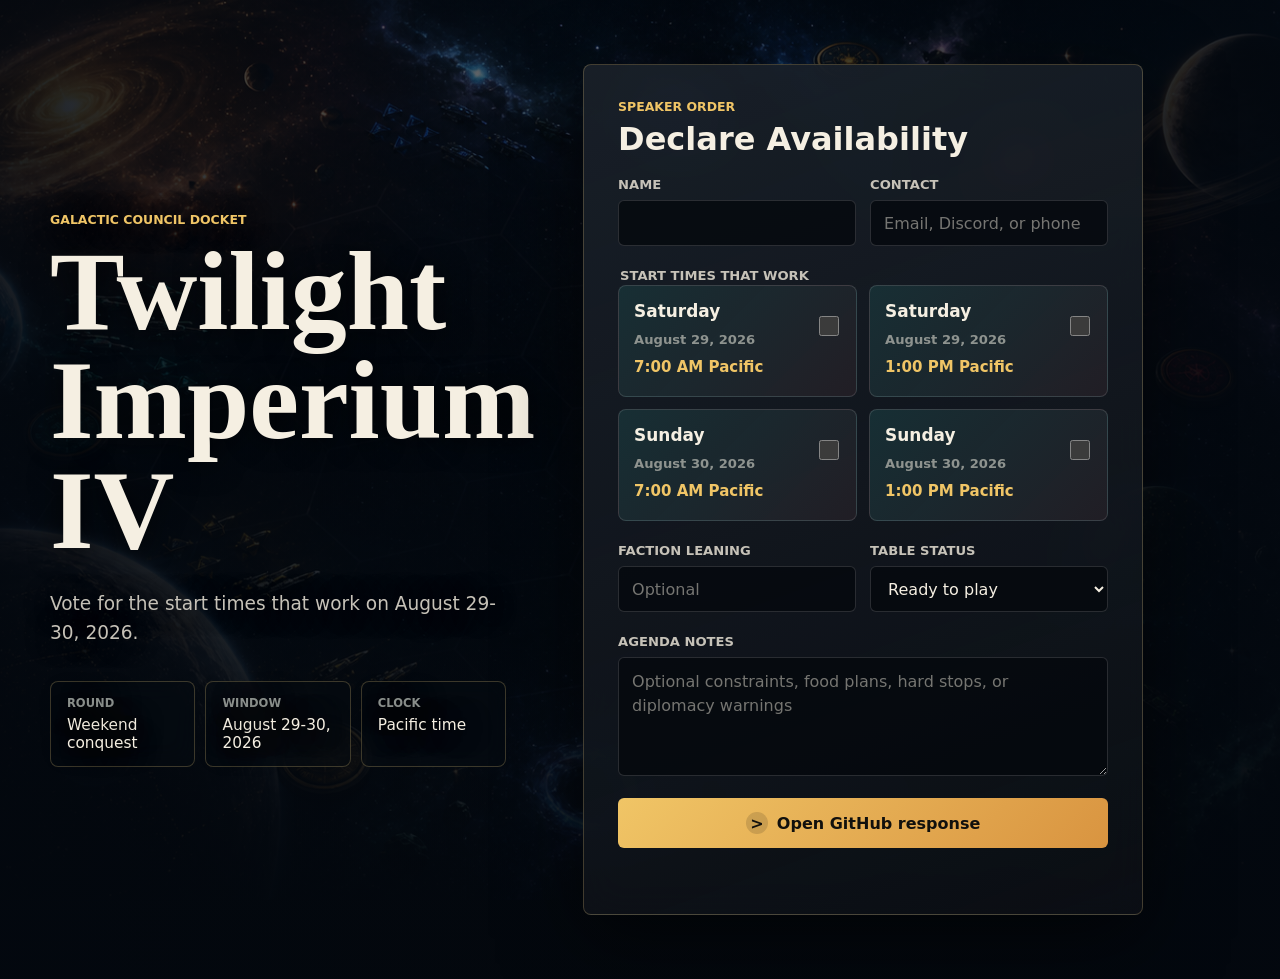
==== index.html @ 9986b4c2 "Create TI4 scheduling poll site" ====
<!doctype html>
<html lang="en">
  <head>
    <meta charset="utf-8">
    <meta name="viewport" content="width=device-width, initial-scale=1">
    <meta
      name="description"
      content="Twilight Imperium IV scheduling poll for August 29-30, 2026."
    >
    <title>TI4 Time Poll</title>
    <link rel="preload" as="image" href="assets/galactic-table.png">
    <link rel="stylesheet" href="styles.css">
  </head>
  <body>
    <main class="shell">
      <section class="brief" aria-labelledby="event-title">
        <p class="kicker">Galactic Council Docket</p>
        <h1 id="event-title">
          <span>Twilight</span>
          <span>Imperium IV</span>
        </h1>
        <p class="lede">Vote for the start times that work on August 29-30, 2026.</p>

        <dl class="event-facts" aria-label="Event details">
          <div>
            <dt>Round</dt>
            <dd>Weekend conquest</dd>
          </div>
          <div>
            <dt>Window</dt>
            <dd>August 29-30, 2026</dd>
          </div>
          <div>
            <dt>Clock</dt>
            <dd>Pacific time</dd>
          </div>
        </dl>
      </section>

      <section class="poll-panel" aria-labelledby="poll-title">
        <form id="availability-form" class="poll-form">
          <div class="form-heading">
            <p class="overline">Speaker Order</p>
            <h2 id="poll-title">Declare Availability</h2>
          </div>

          <div class="field-grid">
            <label>
              <span>Name</span>
              <input id="player-name" name="name" autocomplete="name" required>
            </label>

            <label>
              <span>Contact</span>
              <input
                id="player-contact"
                name="contact"
                autocomplete="email"
                placeholder="Email, Discord, or phone"
                required
              >
            </label>
          </div>

          <fieldset>
            <legend>Start times that work</legend>
            <div class="slot-grid">
              <label class="slot">
                <input
                  type="checkbox"
                  name="availability"
                  value="Saturday, August 29, 2026 at 7:00 AM Pacific"
                >
                <span>
                  <strong>Saturday</strong>
                  <small>August 29, 2026</small>
                  <em>7:00 AM Pacific</em>
                </span>
              </label>

              <label class="slot">
                <input
                  type="checkbox"
                  name="availability"
                  value="Saturday, August 29, 2026 at 1:00 PM Pacific"
                >
                <span>
                  <strong>Saturday</strong>
                  <small>August 29, 2026</small>
                  <em>1:00 PM Pacific</em>
                </span>
              </label>

              <label class="slot">
                <input
                  type="checkbox"
                  name="availability"
                  value="Sunday, August 30, 2026 at 7:00 AM Pacific"
                >
                <span>
                  <strong>Sunday</strong>
                  <small>August 30, 2026</small>
                  <em>7:00 AM Pacific</em>
                </span>
              </label>

              <label class="slot">
                <input
                  type="checkbox"
                  name="availability"
                  value="Sunday, August 30, 2026 at 1:00 PM Pacific"
                >
                <span>
                  <strong>Sunday</strong>
                  <small>August 30, 2026</small>
                  <em>1:00 PM Pacific</em>
                </span>
              </label>
            </div>
          </fieldset>

          <div class="field-grid">
            <label>
              <span>Faction leaning</span>
              <input id="faction" name="faction" placeholder="Optional">
            </label>

            <label>
              <span>Table status</span>
              <select id="table-status" name="tableStatus">
                <option value="Ready to play">Ready to play</option>
                <option value="Rules refresher helpful">Rules refresher helpful</option>
                <option value="Can teach newer players">Can teach newer players</option>
              </select>
            </label>
          </div>

          <label>
            <span>Agenda notes</span>
            <textarea
              id="notes"
              name="notes"
              rows="4"
              placeholder="Optional constraints, food plans, hard stops, or diplomacy warnings"
            ></textarea>
          </label>

          <input type="hidden" name="_subject" value="TI4 availability poll response">

          <div class="actions">
            <button id="submit-button" class="submit-button" type="submit">
              <span id="submit-icon" aria-hidden="true">></span>
              <span id="submit-label">Send response</span>
            </button>
            <p id="form-status" class="status" role="status" aria-live="polite"></p>
          </div>
        </form>
      </section>
    </main>

    <script src="script.js"></script>
  </body>
</html>
---- styles.css ----
:root {
  color-scheme: dark;
  --ink: #f5efe2;
  --muted: #c6c2b8;
  --dim: #8e938f;
  --panel: rgba(12, 16, 22, 0.84);
  --panel-strong: rgba(18, 25, 34, 0.94);
  --line: rgba(239, 205, 130, 0.24);
  --gold: #f0c566;
  --teal: #41c7b4;
  --red: #db5f54;
  --shadow: 0 24px 80px rgba(0, 0, 0, 0.54);
  font-family:
    Inter, ui-sans-serif, system-ui, -apple-system, BlinkMacSystemFont, "Segoe UI",
    sans-serif;
}

* {
  box-sizing: border-box;
}

body {
  min-height: 100vh;
  margin: 0;
  background:
    linear-gradient(90deg, rgba(3, 8, 15, 0.86), rgba(4, 10, 18, 0.42) 48%, rgba(3, 8, 15, 0.88)),
    linear-gradient(180deg, rgba(4, 8, 13, 0.18), rgba(2, 5, 9, 0.9)),
    url("assets/galactic-table.png") center / cover fixed,
    #06090d;
  color: var(--ink);
  overflow-x: hidden;
}

button,
input,
select,
textarea {
  font: inherit;
}

.shell {
  display: grid;
  grid-template-columns: minmax(260px, 0.84fr) minmax(320px, 560px);
  gap: clamp(24px, 6vw, 82px);
  align-items: center;
  width: min(1180px, calc(100% - 32px));
  min-height: 100vh;
  margin: 0 auto;
  padding: clamp(28px, 5vw, 64px) 0;
}

.brief {
  width: 100%;
  min-width: 0;
  max-width: 620px;
  text-shadow: 0 2px 28px rgba(0, 0, 0, 0.72);
}

.kicker,
.overline {
  margin: 0 0 10px;
  color: var(--gold);
  font-size: 0.78rem;
  font-weight: 800;
  letter-spacing: 0;
  text-transform: uppercase;
}

h1,
h2 {
  margin: 0;
  line-height: 0.98;
  letter-spacing: 0;
}

h1 {
  max-width: 11ch;
  font-family: Georgia, "Times New Roman", serif;
  font-size: 7rem;
  font-weight: 800;
}

h1 span {
  display: block;
}

.lede {
  width: 100%;
  max-width: 560px;
  margin: 24px 0 0;
  color: var(--muted);
  font-size: 1.16rem;
  line-height: 1.55;
  overflow-wrap: break-word;
}

.event-facts {
  display: grid;
  grid-template-columns: repeat(3, minmax(0, 1fr));
  gap: 10px;
  margin: 34px 0 0;
}

.event-facts div {
  min-width: 0;
  padding: 14px 16px;
  border: 1px solid var(--line);
  border-radius: 8px;
  background: rgba(6, 12, 19, 0.52);
  backdrop-filter: blur(12px);
}

.event-facts dt {
  color: var(--dim);
  font-size: 0.72rem;
  font-weight: 800;
  text-transform: uppercase;
}

.event-facts dd {
  margin: 6px 0 0;
  color: var(--ink);
  font-size: 0.96rem;
}

.poll-panel {
  justify-self: end;
  width: 100%;
  min-width: 0;
  max-width: 560px;
  border: 1px solid var(--line);
  border-radius: 8px;
  background:
    linear-gradient(160deg, rgba(35, 45, 55, 0.55), rgba(10, 13, 18, 0.12)),
    var(--panel);
  box-shadow: var(--shadow);
  backdrop-filter: blur(18px);
}

.poll-form {
  display: grid;
  gap: 22px;
  padding: clamp(22px, 4vw, 34px);
}

.form-heading h2 {
  font-size: 2rem;
}

.field-grid {
  display: grid;
  grid-template-columns: repeat(2, minmax(0, 1fr));
  gap: 14px;
}

label,
fieldset {
  display: grid;
  gap: 8px;
  min-width: 0;
}

fieldset {
  margin: 0;
  padding: 0;
  border: 0;
}

label span,
legend {
  color: var(--muted);
  font-size: 0.82rem;
  font-weight: 800;
  text-transform: uppercase;
}

input,
select,
textarea {
  width: 100%;
  min-width: 0;
  border: 1px solid rgba(255, 255, 255, 0.14);
  border-radius: 6px;
  background: rgba(4, 8, 13, 0.78);
  color: var(--ink);
  outline: 0;
}

input,
select {
  min-height: 46px;
  padding: 0 13px;
}

textarea {
  resize: vertical;
  min-height: 104px;
  padding: 12px 13px;
  line-height: 1.45;
}

input::placeholder,
textarea::placeholder {
  color: rgba(198, 194, 184, 0.58);
}

input:focus,
select:focus,
textarea:focus {
  border-color: var(--teal);
  box-shadow: 0 0 0 3px rgba(65, 199, 180, 0.18);
}

.slot-grid {
  display: grid;
  grid-template-columns: repeat(2, minmax(0, 1fr));
  gap: 12px;
  margin-top: 2px;
}

.slot {
  position: relative;
  min-height: 112px;
  padding: 15px;
  border: 1px solid rgba(255, 255, 255, 0.13);
  border-radius: 8px;
  background:
    linear-gradient(135deg, rgba(65, 199, 180, 0.13), rgba(219, 95, 84, 0.08)),
    var(--panel-strong);
  cursor: pointer;
}

.slot input {
  position: absolute;
  inset: 14px 14px auto auto;
  width: 20px;
  height: 20px;
  accent-color: var(--gold);
}

.slot span {
  display: grid;
  gap: 6px;
  width: calc(100% - 32px);
  color: var(--ink);
  text-transform: none;
}

.slot strong {
  font-size: 1.06rem;
  letter-spacing: 0;
}

.slot small {
  color: var(--dim);
  font-size: 0.82rem;
}

.slot em {
  color: var(--gold);
  font-size: 0.94rem;
  font-style: normal;
  font-weight: 800;
}

.slot:has(input:checked) {
  border-color: rgba(240, 197, 102, 0.72);
  box-shadow:
    inset 0 0 0 1px rgba(240, 197, 102, 0.14),
    0 12px 36px rgba(240, 197, 102, 0.12);
}

.actions {
  display: grid;
  gap: 10px;
}

.submit-button {
  display: inline-flex;
  align-items: center;
  justify-content: center;
  width: 100%;
  min-height: 50px;
  border: 0;
  border-radius: 6px;
  background: linear-gradient(135deg, var(--gold), #d99440);
  color: #11100d;
  font-weight: 900;
  cursor: pointer;
}

.submit-button span:first-child {
  display: inline-grid;
  place-items: center;
  width: 22px;
  height: 22px;
  margin-right: 9px;
  border-radius: 999px;
  background: rgba(17, 16, 13, 0.14);
}

.submit-button:disabled {
  cursor: wait;
  opacity: 0.72;
}

.status {
  min-height: 22px;
  margin: 0;
  color: var(--muted);
  font-size: 0.92rem;
  line-height: 1.35;
}

.status[data-tone="success"] {
  color: #9ee3c6;
}

.status[data-tone="error"] {
  color: #ffb4ad;
}

@media (max-width: 1100px) {
  h1 {
    font-size: 5.8rem;
  }
}

@media (max-width: 900px) {
  body {
    background-attachment: scroll;
  }

  .shell {
    grid-template-columns: 1fr;
    align-items: start;
    min-height: auto;
  }

  .brief,
  .poll-panel {
    justify-self: stretch;
    max-width: 100%;
  }

  h1 {
    max-width: 100%;
    font-size: 4.8rem;
  }

  .lede {
    margin-top: 16px;
  }

  .event-facts {
    grid-template-columns: 1fr;
  }
}

@media (max-width: 560px) {
  .shell {
    width: min(calc(100% - 32px), 520px);
    padding: 18px 0 28px;
  }

  .poll-form {
    gap: 18px;
    padding: 18px;
  }

  h1 {
    font-size: 2.75rem;
  }

  .lede {
    font-size: 1rem;
  }

  .form-heading h2 {
    font-size: 1.65rem;
  }

  .field-grid,
  .slot-grid {
    grid-template-columns: 1fr;
  }
}
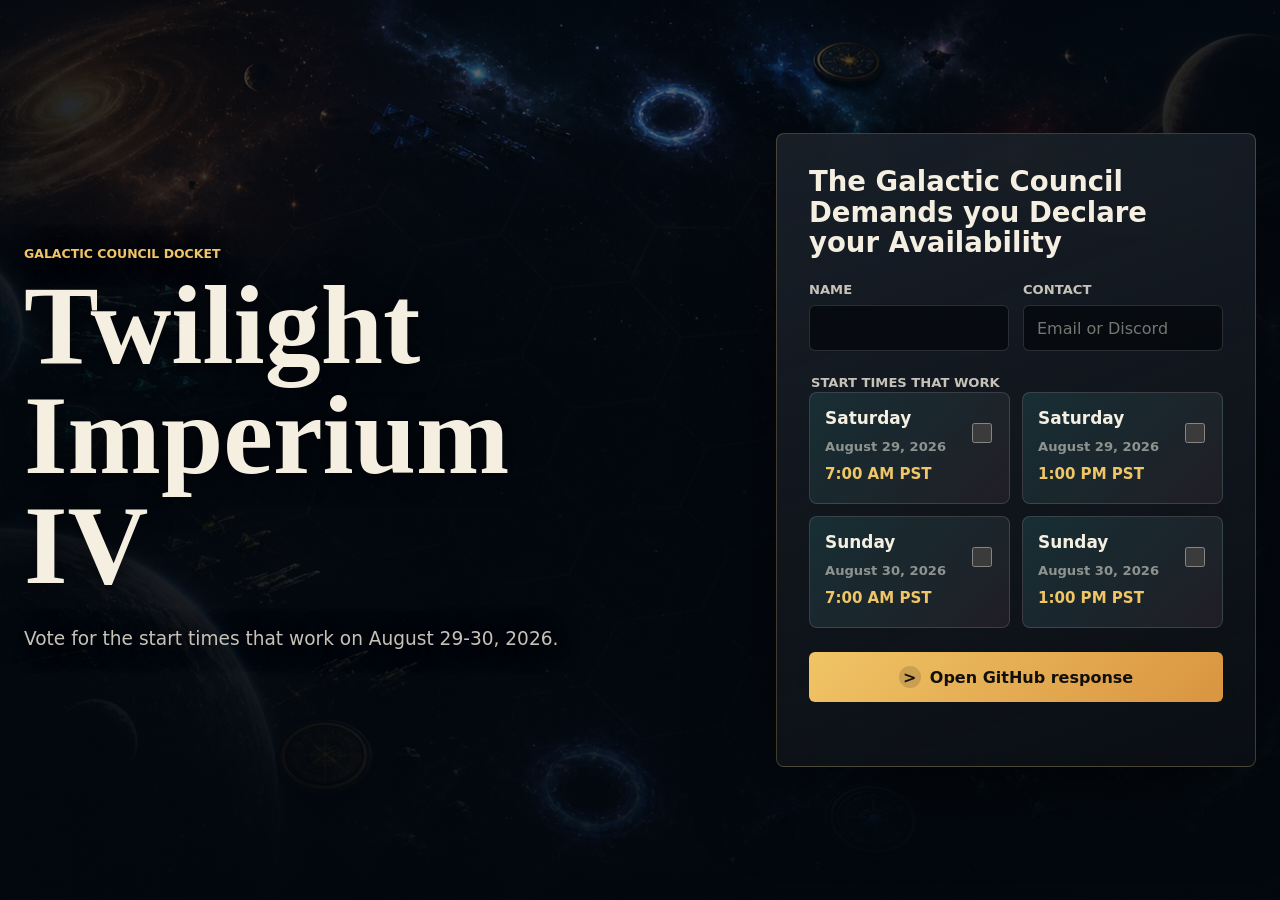
==== commit 1c36cafb: "Simplify poll form and improve desktop spacing" ====
--- a/index.html
+++ b/index.html
@@ -20,28 +20,12 @@
           <span>Imperium IV</span>
         </h1>
         <p class="lede">Vote for the start times that work on August 29-30, 2026.</p>
-
-        <dl class="event-facts" aria-label="Event details">
-          <div>
-            <dt>Round</dt>
-            <dd>Weekend conquest</dd>
-          </div>
-          <div>
-            <dt>Window</dt>
-            <dd>August 29-30, 2026</dd>
-          </div>
-          <div>
-            <dt>Clock</dt>
-            <dd>Pacific time</dd>
-          </div>
-        </dl>
       </section>
 
       <section class="poll-panel" aria-labelledby="poll-title">
         <form id="availability-form" class="poll-form">
           <div class="form-heading">
-            <p class="overline">Speaker Order</p>
-            <h2 id="poll-title">Declare Availability</h2>
+            <h2 id="poll-title">The Galactic Council Demands you Declare your Availability</h2>
           </div>
 
           <div class="field-grid">
@@ -56,7 +40,7 @@
                 id="player-contact"
                 name="contact"
                 autocomplete="email"
-                placeholder="Email, Discord, or phone"
+                placeholder="Email or Discord"
                 required
               >
             </label>
@@ -69,12 +53,12 @@
                 <input
                   type="checkbox"
                   name="availability"
-                  value="Saturday, August 29, 2026 at 7:00 AM Pacific"
+                  value="Saturday, August 29, 2026 at 7:00 AM PST"
                 >
                 <span>
                   <strong>Saturday</strong>
                   <small>August 29, 2026</small>
-                  <em>7:00 AM Pacific</em>
+                  <em>7:00 AM PST</em>
                 </span>
               </label>
 
@@ -82,12 +66,12 @@
                 <input
                   type="checkbox"
                   name="availability"
-                  value="Saturday, August 29, 2026 at 1:00 PM Pacific"
+                  value="Saturday, August 29, 2026 at 1:00 PM PST"
                 >
                 <span>
                   <strong>Saturday</strong>
                   <small>August 29, 2026</small>
-                  <em>1:00 PM Pacific</em>
+                  <em>1:00 PM PST</em>
                 </span>
               </label>
 
@@ -95,12 +79,12 @@
                 <input
                   type="checkbox"
                   name="availability"
-                  value="Sunday, August 30, 2026 at 7:00 AM Pacific"
+                  value="Sunday, August 30, 2026 at 7:00 AM PST"
                 >
                 <span>
                   <strong>Sunday</strong>
                   <small>August 30, 2026</small>
-                  <em>7:00 AM Pacific</em>
+                  <em>7:00 AM PST</em>
                 </span>
               </label>
 
@@ -108,42 +92,16 @@
                 <input
                   type="checkbox"
                   name="availability"
-                  value="Sunday, August 30, 2026 at 1:00 PM Pacific"
+                  value="Sunday, August 30, 2026 at 1:00 PM PST"
                 >
                 <span>
                   <strong>Sunday</strong>
                   <small>August 30, 2026</small>
-                  <em>1:00 PM Pacific</em>
+                  <em>1:00 PM PST</em>
                 </span>
               </label>
             </div>
           </fieldset>
-
-          <div class="field-grid">
-            <label>
-              <span>Faction leaning</span>
-              <input id="faction" name="faction" placeholder="Optional">
-            </label>
-
-            <label>
-              <span>Table status</span>
-              <select id="table-status" name="tableStatus">
-                <option value="Ready to play">Ready to play</option>
-                <option value="Rules refresher helpful">Rules refresher helpful</option>
-                <option value="Can teach newer players">Can teach newer players</option>
-              </select>
-            </label>
-          </div>
-
-          <label>
-            <span>Agenda notes</span>
-            <textarea
-              id="notes"
-              name="notes"
-              rows="4"
-              placeholder="Optional constraints, food plans, hard stops, or diplomacy warnings"
-            ></textarea>
-          </label>
 
           <input type="hidden" name="_subject" value="TI4 availability poll response">
 
--- a/styles.css
+++ b/styles.css
@@ -40,10 +40,10 @@
 
 .shell {
   display: grid;
-  grid-template-columns: minmax(260px, 0.84fr) minmax(320px, 560px);
-  gap: clamp(24px, 6vw, 82px);
+  grid-template-columns: minmax(520px, 1fr) minmax(320px, 480px);
+  gap: clamp(64px, 8vw, 128px);
   align-items: center;
-  width: min(1180px, calc(100% - 32px));
+  width: min(1320px, calc(100% - 48px));
   min-height: 100vh;
   margin: 0 auto;
   padding: clamp(28px, 5vw, 64px) 0;
@@ -52,7 +52,7 @@
 .brief {
   width: 100%;
   min-width: 0;
-  max-width: 620px;
+  max-width: 720px;
   text-shadow: 0 2px 28px rgba(0, 0, 0, 0.72);
 }
 
@@ -86,7 +86,7 @@
 
 .lede {
   width: 100%;
-  max-width: 560px;
+  max-width: 600px;
   margin: 24px 0 0;
   color: var(--muted);
   font-size: 1.16rem;
@@ -94,40 +94,11 @@
   overflow-wrap: break-word;
 }
 
-.event-facts {
-  display: grid;
-  grid-template-columns: repeat(3, minmax(0, 1fr));
-  gap: 10px;
-  margin: 34px 0 0;
-}
-
-.event-facts div {
-  min-width: 0;
-  padding: 14px 16px;
-  border: 1px solid var(--line);
-  border-radius: 8px;
-  background: rgba(6, 12, 19, 0.52);
-  backdrop-filter: blur(12px);
-}
-
-.event-facts dt {
-  color: var(--dim);
-  font-size: 0.72rem;
-  font-weight: 800;
-  text-transform: uppercase;
-}
-
-.event-facts dd {
-  margin: 6px 0 0;
-  color: var(--ink);
-  font-size: 0.96rem;
-}
-
 .poll-panel {
   justify-self: end;
   width: 100%;
   min-width: 0;
-  max-width: 560px;
+  max-width: 480px;
   border: 1px solid var(--line);
   border-radius: 8px;
   background:
@@ -139,12 +110,13 @@
 
 .poll-form {
   display: grid;
-  gap: 22px;
-  padding: clamp(22px, 4vw, 34px);
+  gap: 24px;
+  padding: 32px;
 }
 
 .form-heading h2 {
-  font-size: 2rem;
+  font-size: 1.72rem;
+  line-height: 1.12;
 }
 
 .field-grid {
@@ -320,9 +292,18 @@
   color: #ffb4ad;
 }
 
-@media (max-width: 1100px) {
+@media (max-width: 1200px) {
+  .shell {
+    grid-template-columns: minmax(430px, 1fr) minmax(300px, 430px);
+    gap: 56px;
+  }
+
   h1 {
-    font-size: 5.8rem;
+    font-size: 5.6rem;
+  }
+
+  .poll-panel {
+    max-width: 430px;
   }
 }
 
@@ -351,10 +332,6 @@
   .lede {
     margin-top: 16px;
   }
-
-  .event-facts {
-    grid-template-columns: 1fr;
-  }
 }
 
 @media (max-width: 560px) {
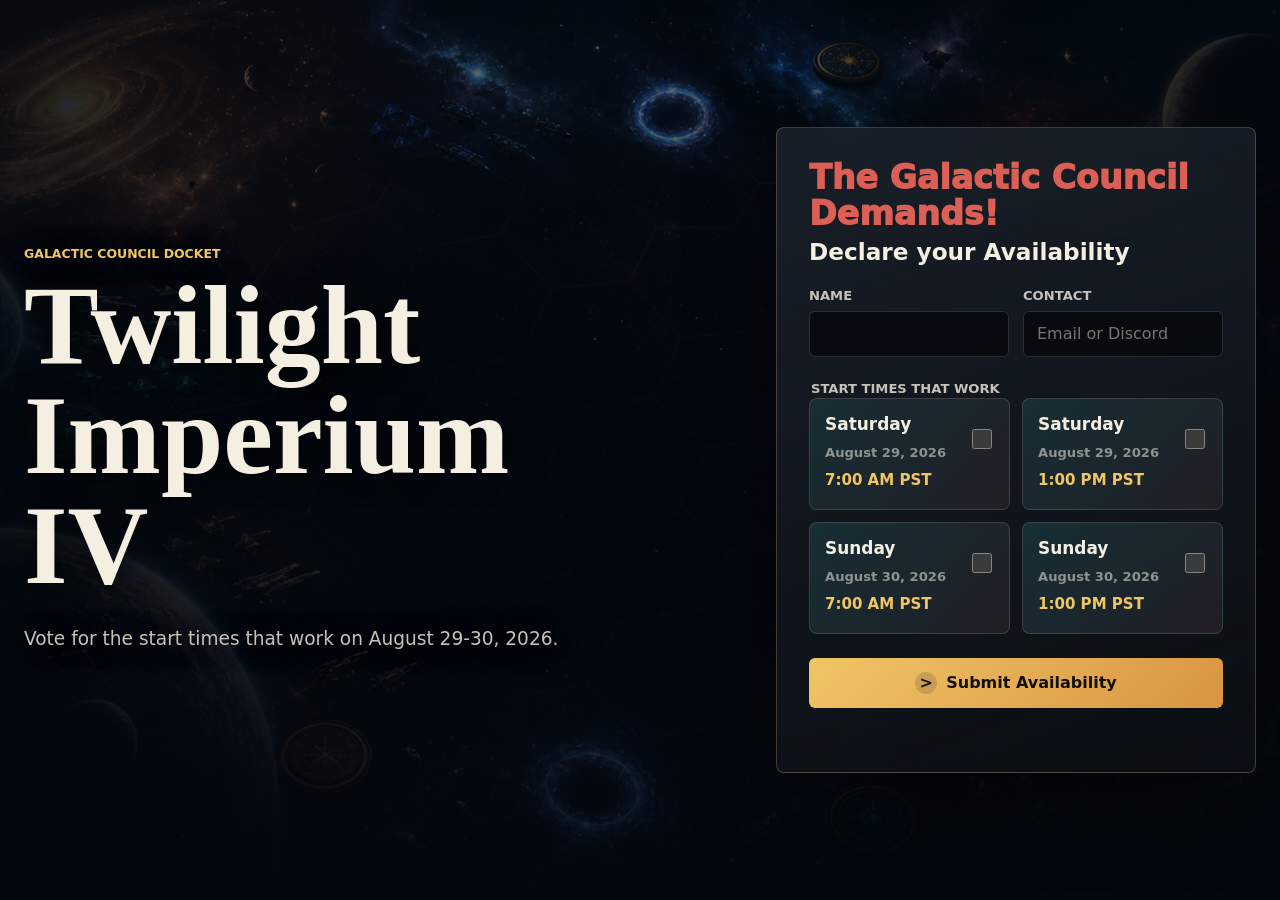
==== commit d1d0af65: "Split poll heading and add response console" ====
--- a/index.html
+++ b/index.html
@@ -25,7 +25,10 @@
       <section class="poll-panel" aria-labelledby="poll-title">
         <form id="availability-form" class="poll-form">
           <div class="form-heading">
-            <h2 id="poll-title">The Galactic Council Demands you Declare your Availability</h2>
+            <h2 id="poll-title">
+              <span class="council-call">The Galactic Council Demands!</span>
+              <span class="declaration-line">Declare your Availability</span>
+            </h2>
           </div>
 
           <div class="field-grid">
@@ -108,7 +111,7 @@
           <div class="actions">
             <button id="submit-button" class="submit-button" type="submit">
               <span id="submit-icon" aria-hidden="true">></span>
-              <span id="submit-label">Send response</span>
+              <span id="submit-label">Submit Availability</span>
             </button>
             <p id="form-status" class="status" role="status" aria-live="polite"></p>
           </div>
--- a/styles.css
+++ b/styles.css
@@ -115,8 +115,21 @@
 }
 
 .form-heading h2 {
-  font-size: 1.72rem;
-  line-height: 1.12;
+  display: grid;
+  gap: 7px;
+  line-height: 1.08;
+}
+
+.council-call {
+  color: var(--red);
+  font-size: 2.08rem;
+  font-weight: 950;
+}
+
+.declaration-line {
+  color: var(--ink);
+  font-size: 1.45rem;
+  font-weight: 850;
 }
 
 .field-grid {
@@ -354,7 +367,15 @@
   }
 
   .form-heading h2 {
-    font-size: 1.65rem;
+    gap: 6px;
+  }
+
+  .council-call {
+    font-size: 1.82rem;
+  }
+
+  .declaration-line {
+    font-size: 1.28rem;
   }
 
   .field-grid,
@@ -362,3 +383,68 @@
     grid-template-columns: 1fr;
   }
 }
+
+.admin-shell {
+  display: grid;
+  place-items: center;
+  width: min(100% - 32px, 760px);
+  min-height: 100vh;
+  margin: 0 auto;
+  padding: 32px 0;
+}
+
+.admin-panel {
+  width: 100%;
+  border: 1px solid var(--line);
+  border-radius: 8px;
+  background:
+    linear-gradient(160deg, rgba(35, 45, 55, 0.55), rgba(10, 13, 18, 0.12)),
+    var(--panel);
+  box-shadow: var(--shadow);
+  backdrop-filter: blur(18px);
+  padding: 34px;
+}
+
+.admin-panel h1 {
+  max-width: 100%;
+  color: var(--gold);
+  font-family: inherit;
+  font-size: 2.45rem;
+  line-height: 1.05;
+}
+
+.admin-panel p {
+  color: var(--muted);
+  font-size: 1rem;
+  line-height: 1.55;
+}
+
+.admin-actions {
+  display: flex;
+  flex-wrap: wrap;
+  gap: 12px;
+  margin-top: 24px;
+}
+
+.admin-link,
+.admin-copy {
+  display: inline-flex;
+  align-items: center;
+  justify-content: center;
+  min-height: 46px;
+  border-radius: 6px;
+  padding: 0 18px;
+  font-weight: 900;
+  text-decoration: none;
+}
+
+.admin-link {
+  background: linear-gradient(135deg, var(--gold), #d99440);
+  color: #11100d;
+}
+
+.admin-copy {
+  border: 1px solid rgba(255, 255, 255, 0.16);
+  background: rgba(4, 8, 13, 0.78);
+  color: var(--ink);
+}
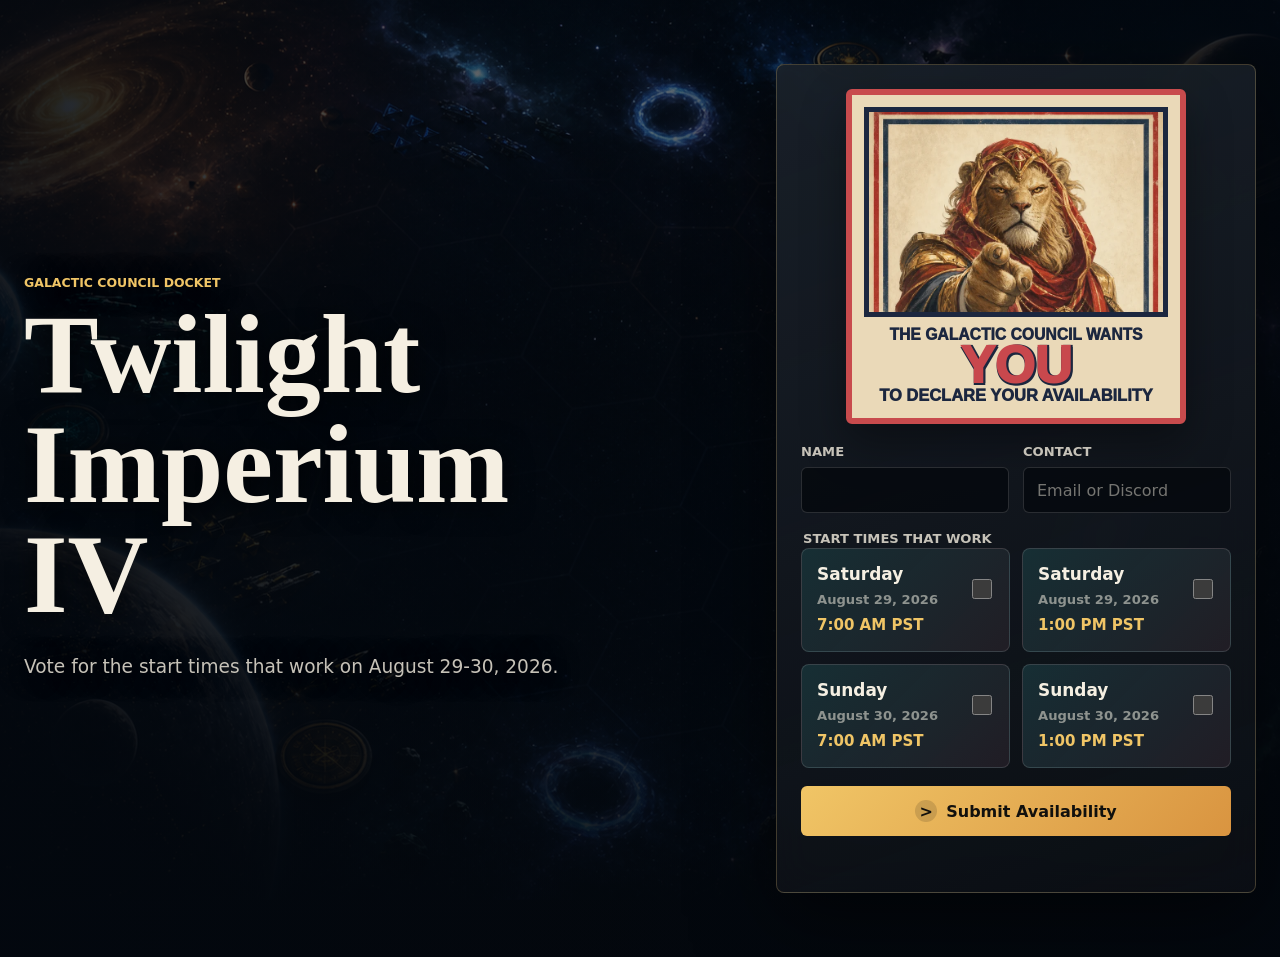
==== commit e22544c4: "Add galactic council recruitment poster" ====
--- a/index.html
+++ b/index.html
@@ -9,6 +9,7 @@
     >
     <title>TI4 Time Poll</title>
     <link rel="preload" as="image" href="assets/galactic-table.png">
+    <link rel="preload" as="image" href="assets/council-wants-you.webp">
     <link rel="stylesheet" href="styles.css">
   </head>
   <body>
@@ -25,10 +26,20 @@
       <section class="poll-panel" aria-labelledby="poll-title">
         <form id="availability-form" class="poll-form">
           <div class="form-heading">
-            <h2 id="poll-title">
-              <span class="council-call">The Galactic Council Demands!</span>
-              <span class="declaration-line">Declare your Availability</span>
-            </h2>
+            <div class="recruitment-poster">
+              <div class="poster-art" aria-hidden="true">
+                <img
+                  class="poster-figure"
+                  src="assets/council-wants-you.webp"
+                  alt=""
+                >
+              </div>
+              <h2 id="poll-title" class="poster-copy">
+                <span class="poster-council">The Galactic Council Wants</span>
+                <span class="poster-you">YOU</span>
+                <span class="poster-declare">to Declare Your Availability</span>
+              </h2>
+            </div>
           </div>
 
           <div class="field-grid">
--- a/styles.css
+++ b/styles.css
@@ -110,26 +110,72 @@
 
 .poll-form {
   display: grid;
-  gap: 24px;
-  padding: 32px;
-}
-
-.form-heading h2 {
-  display: grid;
-  gap: 7px;
-  line-height: 1.08;
-}
-
-.council-call {
-  color: var(--red);
-  font-size: 2.08rem;
+  gap: 18px;
+  padding: 24px;
+}
+
+.recruitment-poster {
+  width: min(100%, 340px);
+  margin: 0 auto 2px;
+  overflow: hidden;
+  border-radius: 6px;
+  border: 6px solid #c84b4d;
+  background: #ead9b8;
+  box-shadow: 0 18px 44px rgba(0, 0, 0, 0.38);
+}
+
+.poster-art {
+  height: 210px;
+  margin: 12px 12px 0;
+  overflow: hidden;
+  border: 5px solid #1c273f;
+  background: #ead9b8;
+}
+
+.poster-figure {
+  display: block;
+  width: 100%;
+  height: 310px;
+  object-fit: cover;
+  object-position: 50% 5%;
+}
+
+.poster-copy {
+  display: grid;
+  gap: 1px;
+  margin: 0;
+  padding: 10px 18px 14px;
+  text-align: center;
+  text-transform: uppercase;
+  text-shadow: none;
+}
+
+.poster-council,
+.poster-declare {
+  color: #1c273f;
+  font-family: "Arial Black", Impact, Haettenschweiler, sans-serif;
   font-weight: 950;
-}
-
-.declaration-line {
-  color: var(--ink);
-  font-size: 1.45rem;
-  font-weight: 850;
+  line-height: 0.96;
+}
+
+.poster-council {
+  font-size: 0.98rem;
+}
+
+.poster-you {
+  color: #c8484d;
+  font-family: "Arial Black", Impact, Haettenschweiler, sans-serif;
+  font-size: 3.22rem;
+  font-weight: 950;
+  line-height: 0.86;
+  text-shadow:
+    2px 0 #1c273f,
+    0 2px #1c273f,
+    2px 2px #1c273f;
+}
+
+.poster-declare {
+  font-size: 1.03rem;
 }
 
 .field-grid {
@@ -205,7 +251,7 @@
 
 .slot {
   position: relative;
-  min-height: 112px;
+  min-height: 104px;
   padding: 15px;
   border: 1px solid rgba(255, 255, 255, 0.13);
   border-radius: 8px;
@@ -366,16 +412,24 @@
     font-size: 1rem;
   }
 
-  .form-heading h2 {
-    gap: 6px;
-  }
-
-  .council-call {
-    font-size: 1.82rem;
-  }
-
-  .declaration-line {
-    font-size: 1.28rem;
+  .recruitment-poster {
+    width: min(100%, 320px);
+  }
+
+  .poster-art {
+    height: 205px;
+  }
+
+  .poster-council {
+    font-size: 0.96rem;
+  }
+
+  .poster-you {
+    font-size: 3.1rem;
+  }
+
+  .poster-declare {
+    font-size: 1rem;
   }
 
   .field-grid,
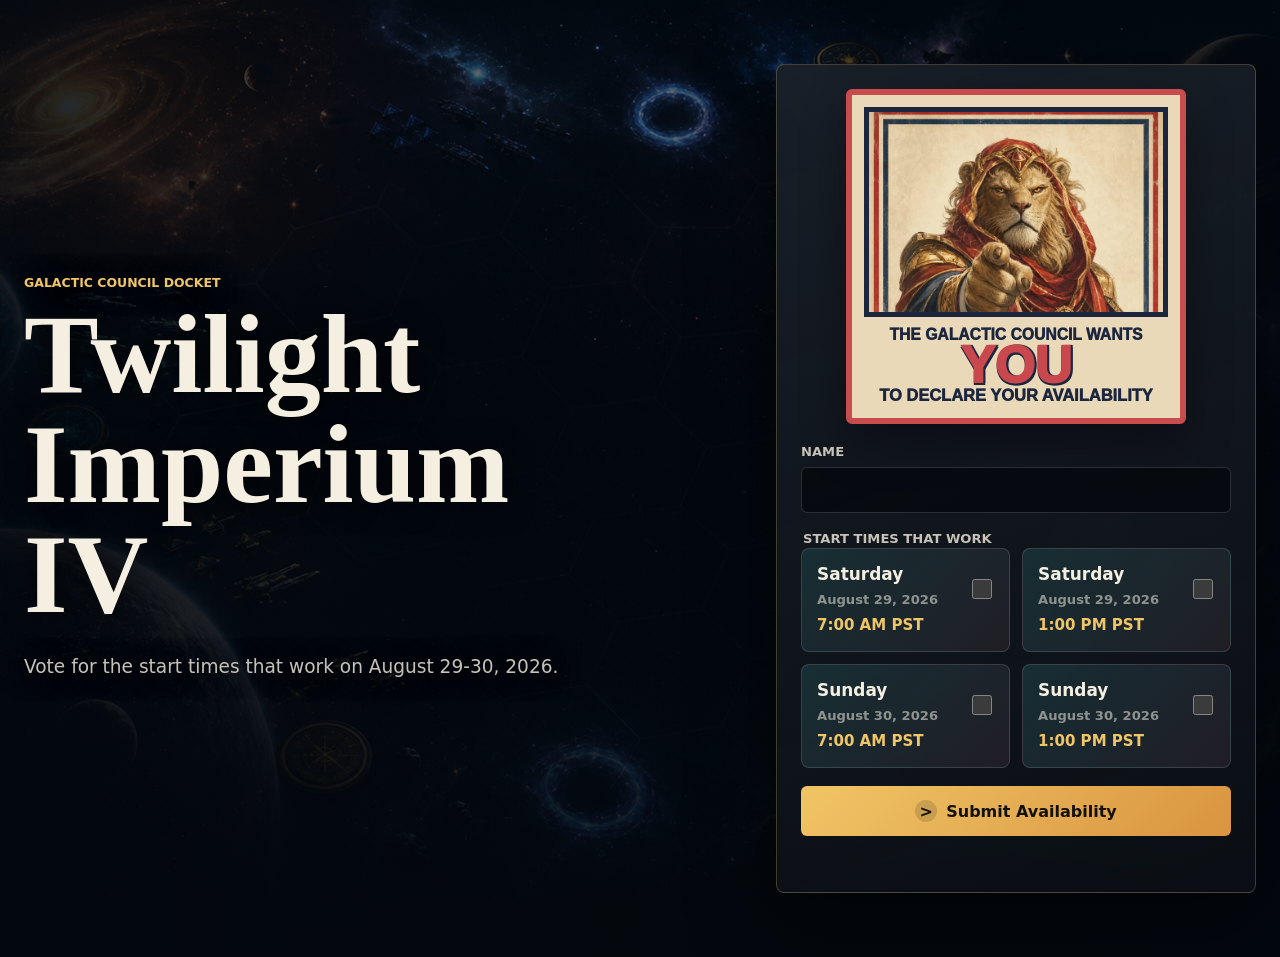
==== commit edb1db8f: "Use name-only availability form" ====
--- a/index.html
+++ b/index.html
@@ -42,21 +42,10 @@
             </div>
           </div>
 
-          <div class="field-grid">
+          <div class="field-grid single-field">
             <label>
               <span>Name</span>
               <input id="player-name" name="name" autocomplete="name" required>
-            </label>
-
-            <label>
-              <span>Contact</span>
-              <input
-                id="player-contact"
-                name="contact"
-                autocomplete="email"
-                placeholder="Email or Discord"
-                required
-              >
             </label>
           </div>
 
--- a/styles.css
+++ b/styles.css
@@ -184,6 +184,10 @@
   gap: 14px;
 }
 
+.single-field {
+  grid-template-columns: 1fr;
+}
+
 label,
 fieldset {
   display: grid;
